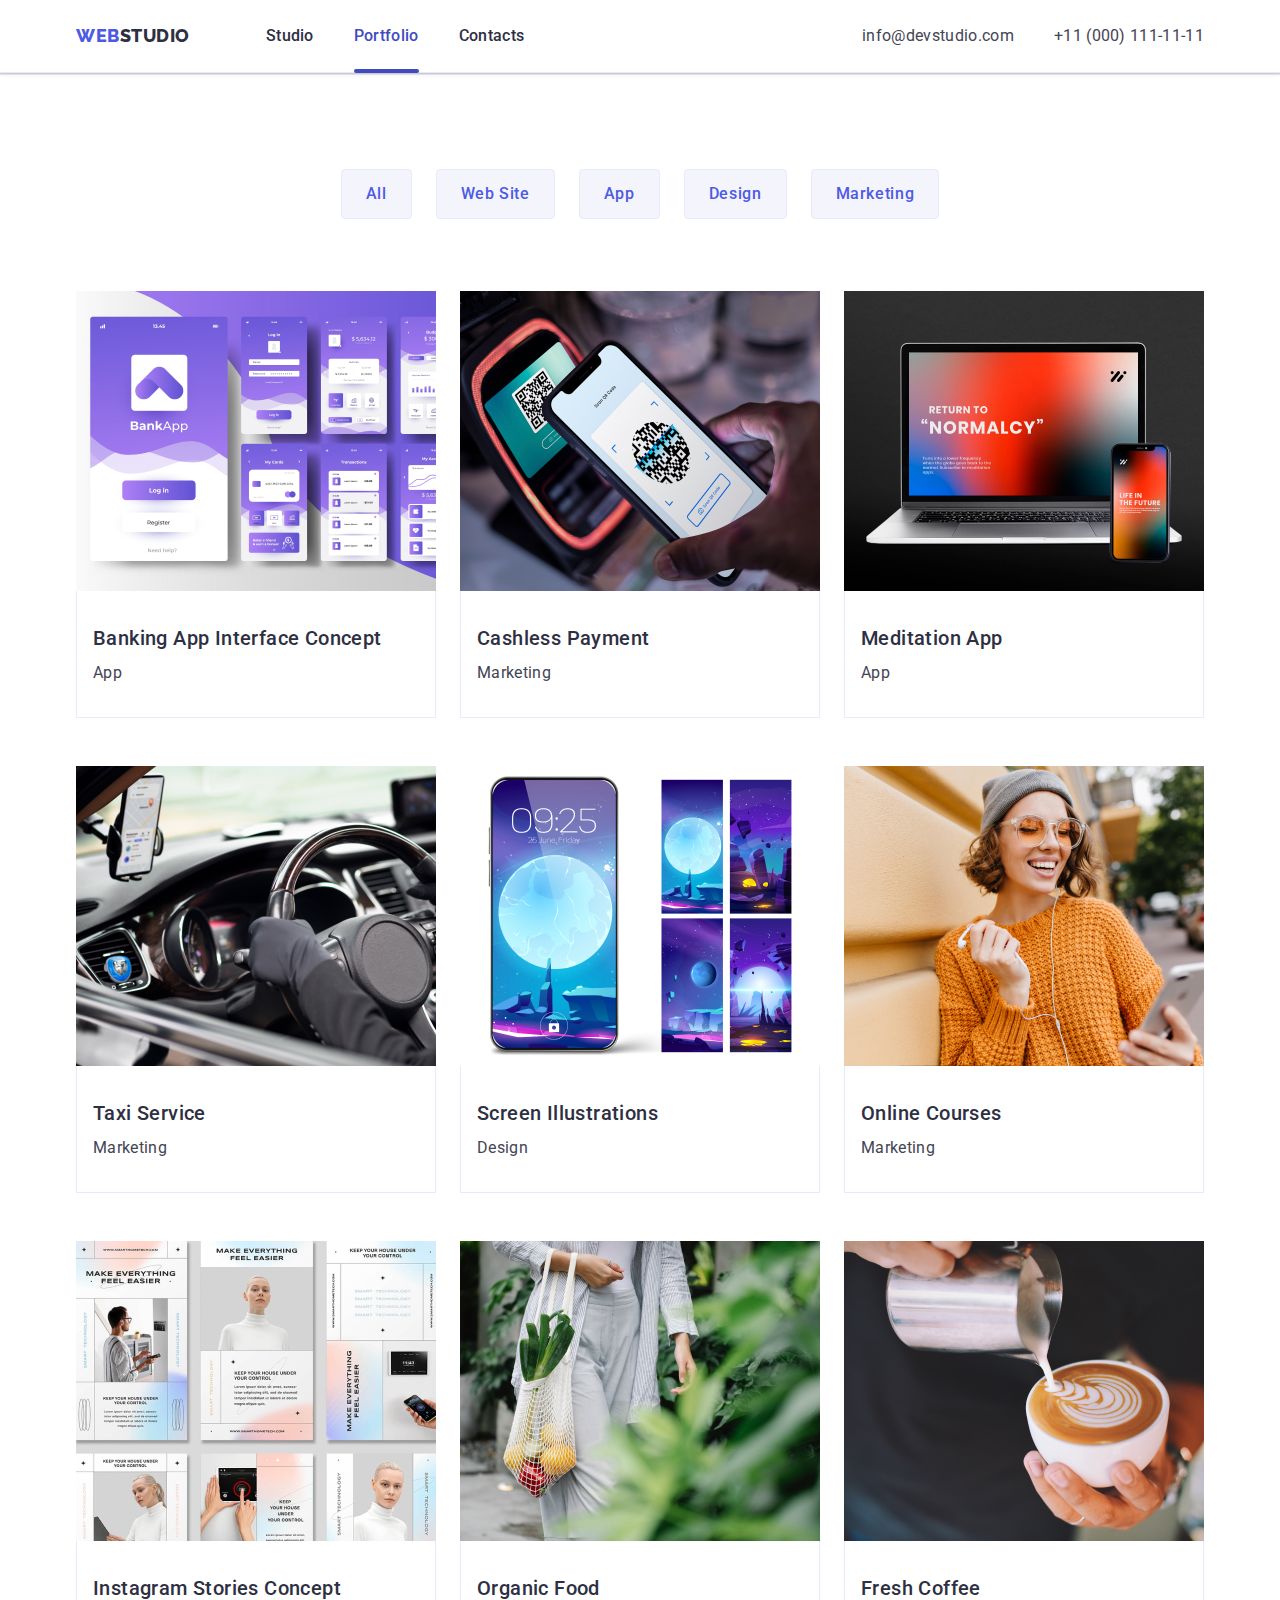
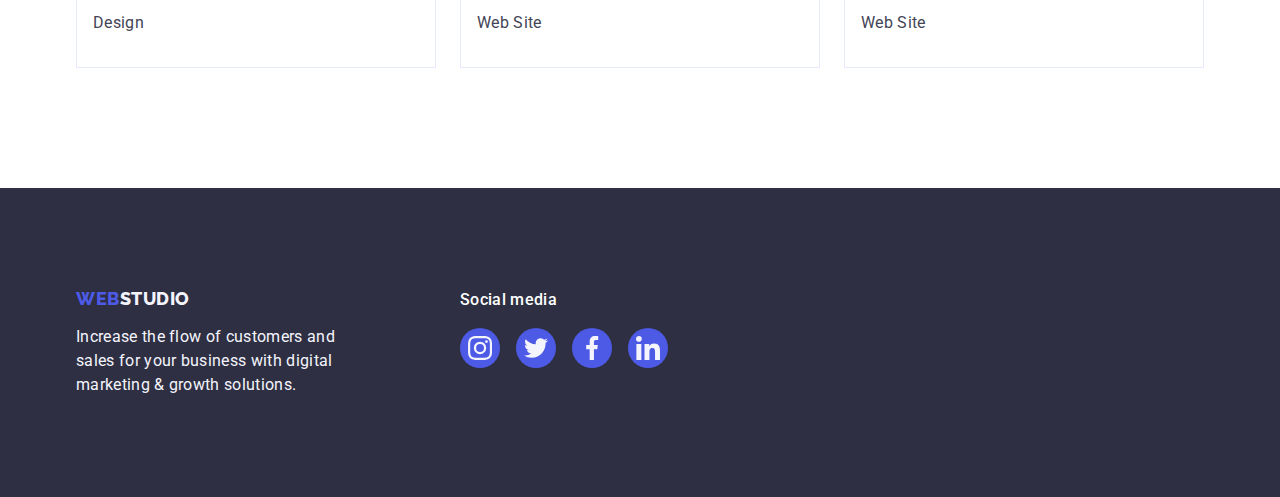
==== portfolio.html @ 7f8c6ca0 "added labels and inputs" ====
<!DOCTYPE html>
<html lang="en">
<head>
    <meta charset="UTF-8">
    <meta http-equiv="X-UA-Compatible" content="IE=edge">
    <meta name="viewport" content="width=device-width, initial-scale=1.0">
    <title>Portfolio</title>
    <link rel="stylesheet" href="https://cdn.jsdelivr.net/npm/modern-normalize@1.1.0/modern-normalize.min.css">
    <link rel="stylesheet" href="./css/styles.css">
    <link rel="preconnect" href="https://fonts.googleapis.com">
    <link rel="preconnect" href="https://fonts.gstatic.com" crossorigin>
    <link href="https://fonts.googleapis.com/css2?family=Raleway:ital,wght@0,100;0,200;0,300;0,400;0,500;0,600;0,700;0,800;0,900;1,100;1,200;1,300;1,400;1,500;1,600;1,700;1,800;1,900&family=Roboto:ital,wght@0,100;0,300;0,400;0,500;0,700;0,900;1,100;1,300;1,400;1,500;1,700;1,900&display=swap"
        rel="stylesheet">
</head>

<body style="font-family:Roboto,sans-serif; color:#434455; background-color:var(--main-color-br);">
    <header class="header-box">
        
        
        <div class="container header-li">
            <nav class="nav-li">
                <a href="./index.html" class="header-logo link">Web<span class="heder-studio">Studio</span></a>
    
                <ul class="list">
                    <li class="header-li-right"><a href="./index.html" class="header-menu link">Studio</a></li>
                    <li class="header-li-right"><a href="./portfolio.html" class="header-menu currently link">Portfolio</a></li>
                    <li class="header-li-right"><a href="" class="header-menu link">Contacts</a></li>
                </ul>
    
            </nav>
            
            <address class="header-address">
                <ul class="list address-menu">
                    <li class="header-li-right"><a href="mailto:info@devstudio.com" class="address-li link">info@devstudio.com</a></li>
                    <li class="header-li-right"><a href="tel:+110001111111" class="address-li link">+11 (000) 111-11-11</a></li>
                </ul>
                            
            </address>
        </div>
        
        
    </header>

    <main>
        
        
        <section class="portf-cont">

           <div class="container">
                <h1 class="visually-hidden">portfolio</h1>
                
                <!--Filters button-->
                <ul class="list button-box">
                    <li><button type="button" class="portf-btn">All</button></li>
                    <li><button type="button" class="portf-btn">Web Site</button></li>
                    <li><button type="button" class="portf-btn">App</button></li>
                    <li><button type="button" class="portf-btn">Design</button></li>
                    <li><button type="button" class="portf-btn">Marketing</button></li>
                </ul>            
           
                <ul class="list list-posicion">
                    <li class="li-portf" >
                        <a class="link linc-portfolio" href="" >
                            <div class="portf-img">
                                <img src="./images/portfolio/img-8.jpg" alt="Banking App Interface" width="360" height="300">
                                <div class="overlay-portfolio">
                                    <p class="hover-text-portf">14 Stylish and User-Friendly App Design Concepts · Task Manager App · Calorie Tracker App · Exotic Fruit Ecommerce App · Cloud Storage App</p> 
                                </div>
                             </div>

                            <div class="title-portf">
                                <h2 class="title-feature">Banking App Interface Concept</h2>
                                <p class="paragr-feature">App</p>
                            </div>
                        </a>  
                    </li>
                        
                     <li class="li-portf">
                        <a class="link linc-portfolio" href="">
                            
                            <div class="portf-img">
                               <img src="./images/portfolio/img-7.jpg" alt="Cashless Payment" width="360" height="300">
                               <div class="overlay-portfolio">
                                    <p class="hover-text-portf">14 Stylish and User-Friendly App Design Concepts · Task Manager App · Calorie Tracker App · Exotic Fruit Ecommerce App · Cloud Storage App</p> 
                                </div>                            
                            </div>
                            <div class="title-portf">
                                <h2 class="title-feature">Cashless Payment</h2>
                                <p class="paragr-feature">Marketing</p>
                            </div>
                        </a>    
                    </li> 
                    
                    <li class="li-portf">
                        <a class="link linc-portfolio" href="">
                            
                            <div class="portf-img">
                               <img src="./images/portfolio/img-6.jpg" alt="Meditation App" width="360" height="300">
                               <div class="overlay-portfolio">
                                    <p class="hover-text-portf">14 Stylish and User-Friendly App Design Concepts · Task Manager App · Calorie Tracker App · Exotic Fruit Ecommerce App · Cloud Storage App</p> 
                                </div>
                            </div>

                            <div class="title-portf">
                                <h2 class="title-feature">Meditation App</h2>
                                <p class="paragr-feature">App</p>
                            </div>
                        </a>
                    </li>
                    
                    <li class="li-portf">
                        <a class="link linc-portfolio" href="">
                            <div class="portf-img">
                               <img src="./images/portfolio/img-5.jpg" alt="Taxi Service" width="360" height="300">
                               <div class="overlay-portfolio">
                                    <p class="hover-text-portf">14 Stylish and User-Friendly App Design Concepts · Task Manager App · Calorie Tracker App · Exotic Fruit Ecommerce App · Cloud Storage App</p> 
                                </div>
                            </div>
                            
                            <div class="title-portf">
                                <h2 class="title-feature">Taxi Service</h2>
                                <p class="paragr-feature">Marketing</p>
                            </div>
                        </a>
                    </li>

                    <li class="li-portf">
                        <a class="link linc-portfolio" href="">
                            <div class="portf-img">
                               <img src="./images/portfolio/img-4.jpg" alt="Screen Illustrations" width="360" height="300">
                               <div class="overlay-portfolio">
                                    <p class="hover-text-portf">14 Stylish and User-Friendly App Design Concepts · Task Manager App · Calorie Tracker App · Exotic Fruit Ecommerce App · Cloud Storage App</p> 
                                </div>
                            </div>
                            
                            <div class="title-portf">
                                <h2 class="title-feature">Screen Illustrations</h2>
                                <p class="paragr-feature">Design</p>
                            </div>
                        </a>
                    </li>

                    <li class="li-portf">
                        <a class="link linc-portfolio" href="">
                            <div class="portf-img">
                               <img src="./images/portfolio/img-3.jpg" alt="Online Courses" width="360" height="300">
                               <div class="overlay-portfolio">
                                    <p class="hover-text-portf">14 Stylish and User-Friendly App Design Concepts · Task Manager App · Calorie Tracker App · Exotic Fruit Ecommerce App · Cloud Storage App</p> 
                               </div>
                            </div>
                            
                            <div class="title-portf">
                                <h2 class="title-feature">Online Courses</h2>
                                <p class="paragr-feature">Marketing</p>
                            </div>
                        </a>
                    </li>
                    
                    <li class="li-portf">
                        <a class="link linc-portfolio" href="">
                            <div class="portf-img">
                               <img src="./images/portfolio/img-2.jpg" alt="Instagram Stories Concept" width="360" height="300">
                               <div class="overlay-portfolio">
                                    <p class="hover-text-portf">14 Stylish and User-Friendly App Design Concepts · Task Manager App · Calorie Tracker App · Exotic Fruit Ecommerce App · Cloud Storage App</p> 
                                </div>
                            </div>
                            
                            <div class="title-portf">
                                <h2 class="title-feature">Instagram Stories Concept</h2>
                                <p class="paragr-feature">Design</p>
                            </div>
                        </a>
                    </li>

                    <li class="li-portf">
                        <a class="link linc-portfolio" href="">
                            <div class="portf-img">
                               <img src="./images/portfolio/img-1.jpg" alt="Organic Food" width="360" height="300">
                               <div class="overlay-portfolio">
                                    <p class="hover-text-portf">14 Stylish and User-Friendly App Design Concepts · Task Manager App · Calorie Tracker App · Exotic Fruit Ecommerce App · Cloud Storage App</p> 
                                </div>
                            </div>
                            
                            <div class="title-portf">
                                <h2 class="title-feature">Organic Food</h2>
                               <p class="paragr-feature">Web Site</p>
                            </div>
                        </a>
                    </li>

                    <li class="li-portf">
                        <a class="link linc-portfolio" href="">
                            <div class="portf-img">
                                <img src="./images/portfolio/img.jpg" alt="Fresh Coffee" width="360" height="300">
                                <div class="overlay-portfolio">
                                    <p class="hover-text-portf">14 Stylish and User-Friendly App Design Concepts · Task Manager App · Calorie Tracker App · Exotic Fruit Ecommerce App · Cloud Storage App</p> 
                                </div>
                            </div>
                            
                            <div class="title-portf">
                                <h2 class="title-feature">Fresh Coffee</h2>
                                <p class="paragr-feature">Web Site</p>
                            </div>
                        </a>
                    </li>
                </ul>
            
           </div>
            
        </section>

    </main>

    <footer class="footer-box">
        <div class="container footer-body">
            <div class="footer-content">
                <a href="./index.html" class="header-logo link">Web<span class="footer-logo">Studio</span></a>

                <p class="pargr-footer">
                    Increase the flow of customers and sales for your business with digital marketing & growth solutions.
                </p>
            </div>

            <div class="social-footer">
                <p class="footer-soc-title">Social media</p>
                
                <ul class="list social-list-footer">
                        <li class="social-item">
                            <a class="social-link-footer link" href="https://instagram.com" target="_blank" rel="noopener noreferrer" aria-label="Instagram-icon">
                                <svg class="social-icon" width="24" height="24">
                                    <use href="./images/icons.svg#icon-instagram"></use>
                                </svg>
                            </a>
                        </li>
                        <li class="social-item">
                            <a class="social-link-footer link" href="https://twitter.com" target="_blank" rel="noopener noreferrer" aria-label="Twitter-icon">
                                <svg class="social-icon" width="24" height="24">
                                    <use href="./images/icons.svg#icon-twitter"></use>
                                </svg>
                            </a>
                        </li>
                        <li class="social-item">
                            <a class="social-link-footer link" href="https://facebook.com" target="_blank" rel="noopener noreferrer" aria-label="Facebook-icon">
                                <svg class="social-icon" width="24" height="24">
                                    <use href="./images/icons.svg#icon-facebook"></use>
                                </svg>
                            </a>
                        </li>
                        <li class="social-item">
                            <a class="social-link-footer link" href="https://linkedin" target="_blank" rel="noopener noreferrer" aria-label="linkedin-icon">
                                <svg class="social-icon" width="24" height="24">
                                    <use href="./images/icons.svg#icon-linkedin"></use>
                                </svg>
                            </a>
                        </li>
                </ul>

            
    
            </div>
        </div>

    </footer>
    
</body>
</html>
---- css/styles.css ----
:root {
    --main-color-br:#FFFFFF;
    --main-color-logo: #4d5ae5;
    --header-color-logo: #2e2f42;
    --header-menu-color: #2e2f42;
    --header-color-link: #404bbf;
    --color-address: #434455;
    --footer-color-br: #2e2f42;
    --footer-color-logo:#f4f4fd;
    --title-color-section: #2e2f42;
    --main-color-section: #434455;
    --portf-btn-color: #e7e9fc;
    --icon-color: #8e8f99;   
    --icon-color-footer: #4d5ae5; 
}

h1,
h2,
h3,
h4,
h5,
h6,
p {
    margin: 0px;
}



.visually-hidden {
    position: absolute;
    width: 1px;
    height: 1px;
    margin: -1px;
    border: 0;
    padding: 0;
    white-space: nowrap;
    clip-path: inset(100%);
    clip: rect(0 0 0 0);
    overflow: hidden;
  }

  .container {
    width: 1158px;
    margin: 0 auto;
    padding-left: 15px;
    padding-right: 15px;
  }

  img {
    display: block;
  }

/** HEADER Style*/
.header-box {
    /*position: relative;
    z-index: 1;*/
    border-bottom: 1px solid #e7e9fc;
    box-shadow: 0px 2px 1px rgba(46, 47, 66, 0.08), 0px 1px 1px rgba(46, 47, 66, 0.16), 0px 1px 6px rgba(46, 47, 66, 0.08);
}

.header-li,
.nav-li {
    display: flex;
    align-items: center;
}


.header-logo {
    margin-right: 76px;
    font-family: "Raleway", sans-serif;
    font-weight: 800;
    font-size: 18px;
    line-height: 1.17;
    letter-spacing: 0.03em;
    text-transform: uppercase;
    color: var(--main-color-logo);
}

.link {
    text-decoration: none;
}

.heder-studio {
    color: var(--header-color-logo);
}

.list {
    display: flex;
    list-style: none;
    margin: 0px;
    padding: 0px;
    gap: 40px;
    
}


.header-menu {
    display: block;
    padding-top: 24px;
    padding-bottom: 24px;
    font-weight: 500;
    font-size: 16px;
    line-height: 1.5;
    letter-spacing: 0.02em;
    color: var(--header-menu-color);

    transition: color 250ms cubic-bezier(0.4, 0, 0.2, 1);
}

.header-menu:hover,
.header-menu:focus {
    color: var(--header-color-link);
}

.header-li-right {
    position: relative;
}

.currently {
    color: var(--header-color-link);
}

.currently::after,
.header-menu:hover::after,
.header-menu:focus::after  {
    content: '';
    position: absolute;
    width: 100%;
    height: 4px;
    left: 0px;
    bottom: -1px;
    z-index: 10;

    
    background-color: var(--header-color-link);
    border-radius: 2px;
}




.header-address {
    margin-left: auto;
    font-style: normal;
}

.address-menu {

}

.address-li {
    display: block;
    padding-top: 24px;
    padding-bottom: 24px;
    font-size: 16px;
    line-height: 1.5;
    letter-spacing: 0.02em;
    color: var(--color-address);

    transition: color 250ms cubic-bezier(0.4, 0, 0.2, 1);
}

.address-li:hover,
.address-li:focus {
    color: var(--header-color-link);
}
/*-------------------------------------------------------*/

/*MAIN WEBSTUDIO*/

/*Section HERO*/
.hero-bgr {
    padding-top: 188px;
    padding-bottom: 188px;
    margin: 0 auto;

    background-image: linear-gradient(rgba(46, 47, 66, 0.7), rgba(46, 47, 66, 0.7)), url(../images/people-office.jpg);
    max-width: 1440px;
    background-repeat: no-repeat;
    background-position: center;
    background-size: cover;
}


.hero-text {
    margin:0 auto;
    margin-bottom: 48px;
    max-width: 496px;

    font-size: 56px;
    line-height: 1.07;
    text-align: center;
    letter-spacing: 0.02em;
    color: #FFFFFF;
}

.hero-btn {
    margin: 0 auto;
    display: block;
    padding-top: 16px;
    padding-right: 32px;
    padding-bottom: 16px;
    min-width: 169px;

    box-shadow: 0px 4px 4px rgba(0, 0, 0, 0.15);
    border-radius: 4px;
    border: 0px;
    padding-left: 32px;

    background-color: var(--main-color-logo);
    font-family: "Roboto", sans-serif;
    font-weight: 500;
    font-size: 16px;
    line-height: 1.5;
    letter-spacing: 0.04em;
    color: #FFFFFF;
    cursor: pointer;

    transition: background-color 250ms cubic-bezier(0.4, 0, 0.2, 1);
}

.hero-btn:hover,
.hero-btn:focus {
    background-color: #404BBF;
}

/*section 1*/

.second-container {
    padding-top: 120px;
    padding-bottom: 120px;
}

.second-li {
    gap: 24px;
}



.feature-li {
    width: calc((100% - 72px) / 4); 
}


.icon-li {
    display: flex;
    justify-content: center;
    align-items: center;
    height: 112px;
    background-color: #f4f4fd; 
    border-radius: 4px;
    margin-bottom: 8px;
}

.title-feature {
    margin-bottom: 8px;
    font-weight: 500;
    font-size: 20px;
    line-height: 1.5;
    letter-spacing: 0.02em;   
     color: var(--title-color-section);
}


.paragr-feature {
    font-size: 16px;
    line-height: 1.5;
    letter-spacing: 0.02em;
     color: var(--main-color-section);
}

/*section2-3*/

.third-container {
    padding-bottom: 120px;
}

.title-section {
    margin-bottom: 72px;
    font-size: 36px;
    line-height: 1.11;
    text-align: center;
    letter-spacing: 0.02em;
    text-transform: capitalize;  
    color: var(--title-color-section);
}
 .third-li {
    width: calc((100% - 48px) / 3);
 }



/*section3*/

.body-last-section {
    padding: 120px 0;
    background-color: #F4F4FD;

}

.bgr-list {
    background-color: #FFFFFF;
    width: calc((100% - 72px) / 4); 
    box-shadow: 0px 1px 6px rgba(46, 47, 66, 0.08), 0px 1px 1px rgba(46, 47, 66, 0.16), 0px 2px 1px rgba(46, 47, 66, 0.08);
    border-radius: 0px 0px 4px 4px;

}

.img-team {
    padding: 32px 0;
}

.team-name {
    padding: 32px 0px;
    border-radius: 0px 0px 4px 4px;
}

.title-team {
    margin-bottom: 8px;

    text-align: center;
    font-weight: 500;
    font-size: 20px;
    line-height: 1.5;
    letter-spacing: 0.02em;   
    color: var(--title-color-section);
}


.paragr-team {
    text-align: center;
    font-size: 16px;
    line-height: 1.5;
    letter-spacing: 0.02em;
    color: var(--main-color-section); 
    margin-bottom: 8px;
}


.social-list{
    justify-content: center;
    gap: 24px;
}

.social-link {
    display: flex;
    justify-content: center;
    align-items: center;
    width: 40px;
    height: 40px;

    background-color: var(--icon-color-footer);
    border-radius: 50%;

    transition: background-color 250ms cubic-bezier(0.4, 0, 0.2, 1);
}

.social-link:hover,
.social-link:focus {
    background-color: #404bbf;
}

.social-icon {
    fill: var(--footer-color-logo);
}



/* section company*/

.title-comp {
    line-height: 1.1;
}

.comp-link {
    gap: 24px;

}

.comp-link > .link {
    width: calc((100% - 120px) / 6);
    height: 88px;
}
.comp-list {
    display: flex;
    justify-content: center;
    align-items: center;
    width: 100%;
    height: 100%;
    color: var(--icon-color);

    border: 1px solid #8E8F99;
    border-radius: 4px;

    transition: border-color 250ms cubic-bezier(0.4, 0, 0.2, 1), color 250ms cubic-bezier(0.4, 0, 0.2, 1);
}

.comp-list:hover,
.comp-list:focus {
    border-color: #404bbf; 
    color: #404bbf; 
}

.logo-icon {
    fill: currentColor;
}





/*-----------------------------------------------------------*/

/*MAIN PORTFOLIO*/
.portf-cont {
    padding-top: 96px;
    padding-bottom: 120px;  
}

.button-box {
    justify-content: center;
    margin-bottom: 72px;
    gap: 24px;
}

.portf-btn {
    padding: 12px 24px ;
    border-radius: 4px;
    border: 1px solid var(--portf-btn-color);
    font-family: "Roboto", sans-serif;
    font-weight: 500;
    font-size: 16px;
    line-height: 1.5;
    letter-spacing: 0.04em;
    color: var(--main-color-logo);
    background-color: var(--footer-color-logo);
    cursor: pointer;

    transition: color 250ms cubic-bezier(0.4, 0, 0.2, 1), background-color 250ms cubic-bezier(0.4, 0, 0.2, 1), border 250ms cubic-bezier(0.4, 0, 0.2, 1), box-shadow 250ms cubic-bezier(0.4, 0, 0.2, 1);
  
}

.li-portf {
    width: calc((100% - 48px) / 3);

    background: #FFFFFF;
}



.portf-btn:hover,
.portf-btn:focus {
    color: #FFFFFF;
    background-color: #404BBF;
    border: 1px solid transparent; 
    box-shadow: 0px 3px 1px rgba(0, 0, 0, 0.1), 0px 2px 1px rgba(0, 0, 0, 0.08), 0px 2px 2px rgba(0, 0, 0, 0.12);
}

.list-posicion {
    flex-wrap: wrap;
    column-gap: 24px;
    row-gap: 48px;

}

.linc-portfolio {
    display: block;

    transition: box-shadow 250ms cubic-bezier(0.4, 0, 0.2, 1);
    
}

.portf-img {
    position: relative;

    overflow: hidden;
}

.overlay-portfolio {
    position: absolute;
    top: 0;
    left: 0;
    width: 100%;
    height: 100%;

    padding: 40px 32px;

    background-color: #4D5AE5;

    transform: translateY(100%);
    transition: transform 250ms cubic-bezier(0.4, 0, 0.2, 1);
}

.linc-portfolio:hover .overlay-portfolio {
    transform: translateY(0);
}


.hover-text-portf {
    font-weight: 400;
    font-size: 16px;
    line-height: 1.5;
    letter-spacing: 0.02em;
    color: var(--footer-color-logo);
}



.linc-portfolio:hover,
.linc-portfolio:focus {
    box-shadow:  0px 1px 6px rgba(46, 47, 66, 0.08), 0px 1px 1px rgba(46, 47, 66, 0.16), 0px 2px 1px rgba(46, 47, 66, 0.08); 
}

.title-portf {
    padding: 32px 16px;
    border: 1px solid #e7e9fc;
    border-top: none;
}


/*---------------------------------------------------------*/
/*FOOTER*/
.footer-box {
    padding: 100px 0;
    background-color: var(--footer-color-br); 
}

.footer-body {
    display: flex;
    align-items: baseline;
    gap: 120px;
    
}

.footer-content {

}

.footer-content > .header-logo {
    display: inline-block;
    margin-bottom: 16px;
}

.footer-logo {
    margin-bottom: 16px;
    color: var(--footer-color-logo);
}

.pargr-footer {
    max-width: 264px;
    font-family: 'Roboto';
    font-style: normal;
    font-weight: 400;
    line-height: 1.5;
    letter-spacing: 0.02em;
    color: var(--footer-color-logo);
}

.social-footer {
    display: block;
}

.footer-soc-title {
margin-bottom: 16px;
font-family: 'Roboto';
font-style: normal;
font-weight: 500;
line-height: 1.5;
letter-spacing: 0.02em;
color: #FFFFFF;
}

.social-list-footer {
    justify-content: center;
    gap: 16px;   
}

.social-item {
    width: 40px;
    height: 40px;
}

.social-link-footer {
    display: flex;
    justify-content: center;
    align-items: center;
    width: 100%;
    height: 100%;
    background-color: var(--main-color-logo);
    border-radius: 50%;

    transition: background-color 250ms cubic-bezier(0.4, 0, 0.2, 1);
}

.social-link-footer:hover,
.social-link-footer:focus {
    background-color: #31d0aa;
}

/*Modal styles*/
.bacdrop {
    
    position: fixed;
    top: 0;
    left: 0;
    width: 100%;
    height: 100%;
    background-color: rgba(46, 47, 66, 0.4);

    opacity: 1;
    transition: opacity 250ms cubic-bezier(0.4, 0, 0.2, 1);


}

.bacdrop.is-hidden {
    opacity: 0;
    pointer-events: none;
}

.modal-window {
    position: absolute;
    top: 50%;
    left: 50%;
    transform: translate(-50%, -50%) scale(1);
    min-width: 408px;
    min-height: 576px;

    padding: 24px;
    padding-top: 72px;
    
    
    
    background: #FCFCFC;
    box-shadow: 0px 1px 1px rgba(0, 0, 0, 0.14), 0px 1px 3px rgba(0, 0, 0, 0.12), 0px 2px 1px rgba(0, 0, 0, 0.2);
    border-radius: 4px;

    transition: transform 250ms cubic-bezier(0.4, 0, 0.2, 1);
}
.modal-button {
    position: absolute;
    top: 24px;
    right: 24px;
 

    display: flex;
    justify-content: center;
    align-items: center;

    width: 24px;
    height: 24px;
    background-color: #E7E9FC;
    border: 1px solid rgba(0, 0, 0, 0.1);
    border-radius: 50%;
    cursor: pointer;
}

.close-window-icon {
    fill: #2E2F42;
}

.modal-button:active {

    background-color: #404BBF;
    border: #404BBF;
    border-radius: 50%;

}

.modal-button:active .close-window-icon {
    fill:#FFFFFF;  
}

.modal-window-title {
    margin-left: auto;
    margin-bottom: 16px;
    margin-right: auto;

}

.modal-window-label {
    display: block;
    margin-bottom: 8px;
}

.label-title {
    display: block;
    margin-bottom: 4px;
}

/*----------------FOOTER-FORM STYLE-----------------*/
.form_footer {
    display: flex;
    gap: 24px;
}

.form-footer-label {

}

.form-footer-title {
    margin-bottom: 16px;

    font-weight: 500;
    font-size: 16px;
    line-height: 1.5;
    letter-spacing: 0.02em;
    color: #FFFFFF;
}

.button-subscr-footer {
    display: flex;
   
    flex-direction: row;
    justify-content: center;
    align-items: center;
    padding: 8px 24px;
    gap: 16px;

    background-color: #4D5AE5;
    border-radius: 4px;

    cursor: pointer;
}

.button-subscr-footer>.form-footer-title {
    margin-bottom: 0;
}
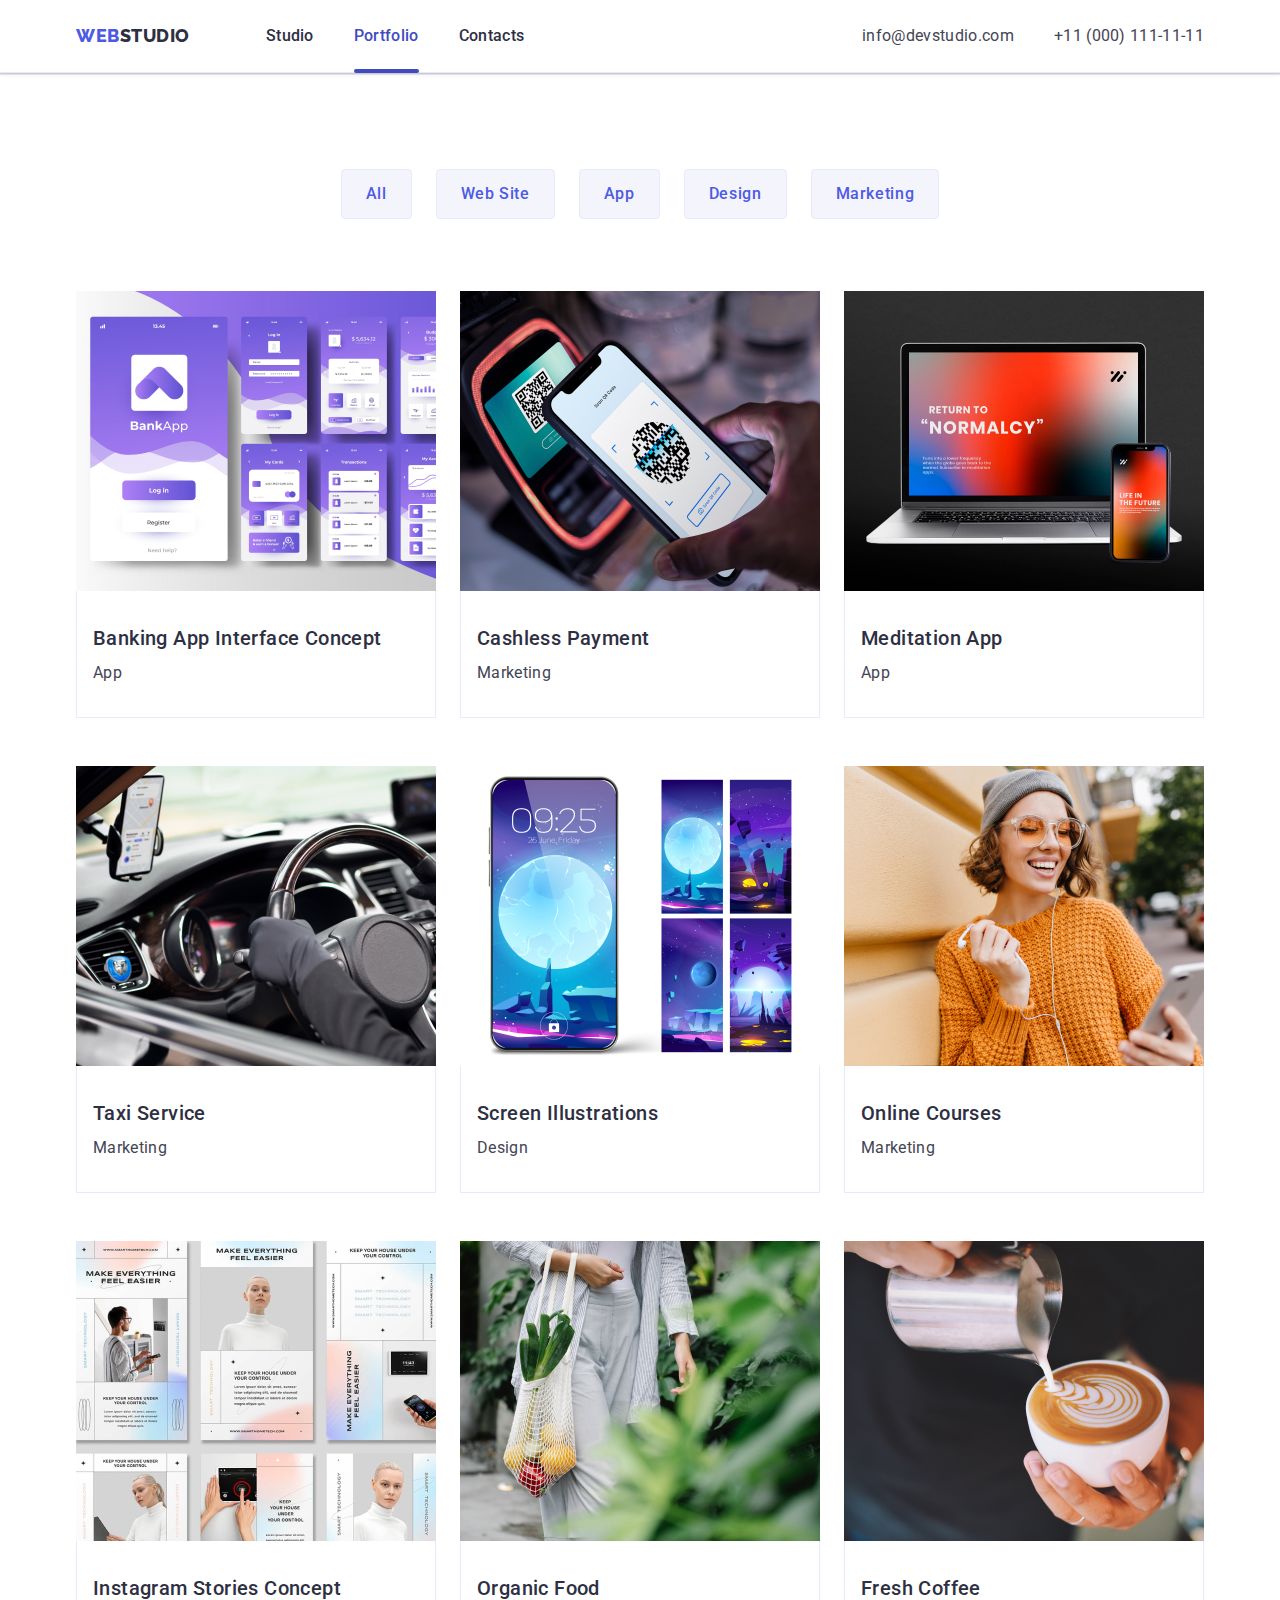
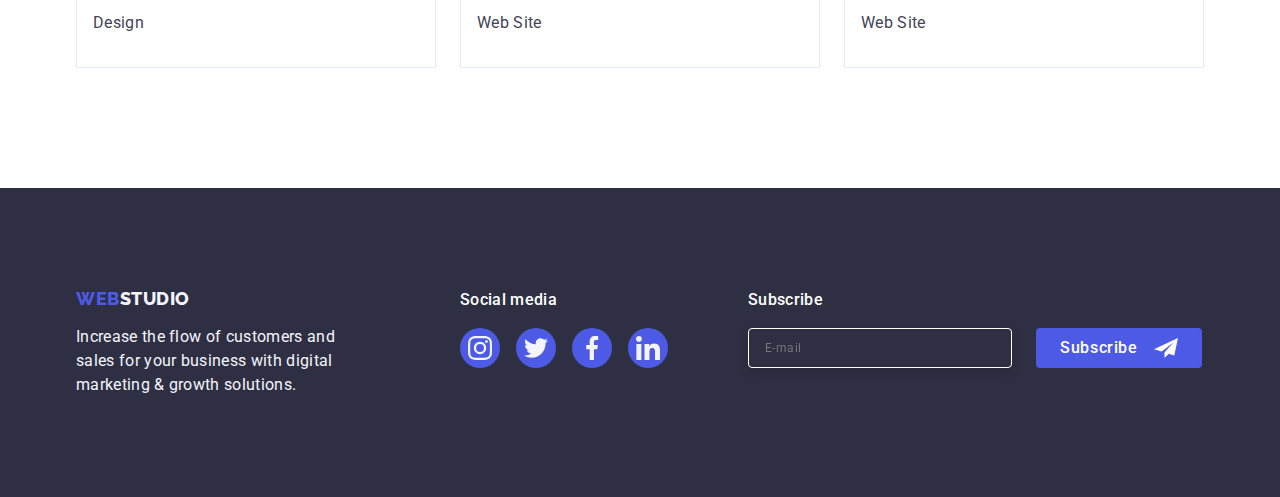
==== commit c506822c: "added styles to modal window" ====
--- a/portfolio.html
+++ b/portfolio.html
@@ -253,11 +253,31 @@
                                 </svg>
                             </a>
                         </li>
-                </ul>
-
-            
+                </ul>         
     
             </div>
+
+            <form class="form_footer" name="form-footer" novalidate>
+                <div class="form-footer-box">
+                    <label class="footer-modal-label" name="footer-modal-label">
+                        <span class="form-footer-title">Subscribe</span>
+                        <input class="footer-input" type="email" name="footer-email" placeholder="E-mail"/>
+                    </label>
+                </div>
+
+                <div class="footer-btn-box">
+                    <button class="button-footer" type="submit">
+                        <span class="button-subscr-footer">
+                            Subscribe
+                            <svg class="modal-icon-footer" width="24" height="24">
+                                <use href="./images/icons.svg#icon-icon-btn"></use>
+                            </svg>
+                        </span> 
+                    </button>
+                </div>
+                
+
+            </form>
         </div>
 
     </footer>
--- a/css/styles.css
+++ b/css/styles.css
@@ -209,7 +209,7 @@
     padding-left: 32px;
 
     background-color: var(--main-color-logo);
-    font-family: "Roboto", sans-serif;
+    
     font-weight: 500;
     font-size: 16px;
     line-height: 1.5;
@@ -529,11 +529,11 @@
 .footer-body {
     display: flex;
     align-items: baseline;
-    gap: 120px;
     
 }
 
 .footer-content {
+    margin-right: 120px;
 
 }
 
@@ -559,6 +559,7 @@
 
 .social-footer {
     display: block;
+    margin-right: 80px;
 }
 
 .footer-soc-title {
@@ -598,6 +599,104 @@
     background-color: #31d0aa;
 }
 
+/*----------------FOOTER-FORM STYLE-----------------*/
+.form_footer {
+    display: flex;
+    gap: 24px;
+}
+
+.form-footer-label {
+
+}
+
+.form-footer-title {
+    display: block;
+    margin-bottom: 16px;
+
+    font-weight: 500;
+    font-size: 16px;
+    line-height: 1.5;
+    letter-spacing: 0.02em;
+    color: #FFFFFF;
+}
+
+.footer-input {
+    display: flex;
+    width: 264px;
+    height: 40px;
+    padding: 8px 16px;
+
+    background-color: var(--footer-color-br);
+    border: 1px solid #FFFFFF;
+    filter: drop-shadow(0px 4px 4px rgba(0, 0, 0, 0.15));
+    border-radius: 4px;
+
+    font-weight: 400;
+    font-size: 12px;
+    line-height: 2;
+    letter-spacing: 0.04em;
+    color: var(--main-color-br);
+
+    transition: transform 250ms cubic-bezier(0.4, 0, 0.2, 1);
+
+}
+
+.footer-input:focus-visible {
+   outline-style: none;
+   border: 1px solid #4D5AE5;
+}
+
+.footer-btn-box {
+    margin-top: auto;
+}
+
+.button-footer {
+    padding: 8px 24px;
+    margin-bottom: auto;
+    background-color: #4D5AE5;
+    border: 0;
+    border-radius: 4px;
+    color: var(--main-color-br);
+    cursor: pointer;
+
+    transition: background-color 250ms cubic-bezier(0.4, 0, 0.2, 1);
+}
+
+
+
+
+.button-footer:hover,
+.button-footer:focus {
+    background-color: #404BBF;
+}
+
+.button-subscr-footer {
+    display: inline-flex;
+   
+    flex-direction: row;
+    justify-content: center;
+    align-items: center;
+    
+    gap: 16px;
+
+    
+
+    font-weight: 500;
+    font-size: 16px;
+    line-height: 1.5;
+    letter-spacing: 0.04em;
+
+    
+}
+
+.modal-icon-footer {
+    fill: var(--main-color-br);
+}
+
+.button-subscr-footer>.form-footer-title {
+    margin-bottom: 0;
+}
+
 /*Modal styles*/
 .bacdrop {
     
@@ -606,7 +705,9 @@
     left: 0;
     width: 100%;
     height: 100%;
+    z-index: 20;
     background-color: rgba(46, 47, 66, 0.4);
+
 
     opacity: 1;
     transition: opacity 250ms cubic-bezier(0.4, 0, 0.2, 1);
@@ -626,12 +727,11 @@
     transform: translate(-50%, -50%) scale(1);
     min-width: 408px;
     min-height: 576px;
+    z-index: 30;
 
     padding: 24px;
     padding-top: 72px;
-    
-    
-    
+        
     background: #FCFCFC;
     box-shadow: 0px 1px 1px rgba(0, 0, 0, 0.14), 0px 1px 3px rgba(0, 0, 0, 0.12), 0px 2px 1px rgba(0, 0, 0, 0.2);
     border-radius: 4px;
@@ -673,60 +773,145 @@
 }
 
 .modal-window-title {
-    margin-left: auto;
+    display: flex;
+    justify-content: center;
+    text-align: center;
     margin-bottom: 16px;
-    margin-right: auto;
+    
+    font-weight: 500;
+    font-size: 16px;
+    line-height: 1.5;
+    letter-spacing: 0.02em;
+    color: #2E2F42;
+
 
 }
 
 .modal-window-label {
     display: block;
-    margin-bottom: 8px;
+    margin-bottom: 8px; 
+
 }
 
 .label-title {
     display: block;
     margin-bottom: 4px;
-}
-
-/*----------------FOOTER-FORM STYLE-----------------*/
-.form_footer {
-    display: flex;
-    gap: 24px;
-}
-
-.form-footer-label {
-
-}
-
-.form-footer-title {
+
+    font-weight: 400;
+    font-size: 12px;
+    line-height: 14px;
+
+
+    letter-spacing: 0.04em;
+    color: #8E8F99;
+}
+
+.input-modal-window {
+    display: inline;
+    padding: 11px 38px;
+    width: 100%;
+    min-height: 40px;
+
+    font-weight: 400;
+    font-size: 12px;
+    line-height: 14px;
+    letter-spacing: 0.04em;
+    color: rgba(46, 47, 66, 0.4);
+
+    border: 1px solid rgba(46, 47, 66, 0.4);
+    border-radius: 4px;
+    transition: transform 250ms cubic-bezier(0.4, 0, 0.2, 1);
+}
+
+.input-modal-window:active,
+.input-modal-window:focus-visible {
+    outline-style: none;
+    border: 1px solid #4D5AE5; 
+}
+
+.modal-window-icon {
+    pointer-events: none;
+}
+
+.input-modal-window:focus-visible + .modal-window-icon,
+.modal-window-icon:active {
+    fill: var(--main-color-logo);
+
+}
+
+.modal-input-box {
+    position: relative;
+}
+
+.modal-window-icon {
+    position: absolute;
+    top: 50%;
+    left: 16px;
+    transform: translateY(-50%);
+
+}
+
+.modal-coment {
+    display: block;
+    width: 100%;
+    min-height: 120px;
+    padding: 8px 16px;
+    border: 1px solid rgba(46, 47, 66, 0.4);
     margin-bottom: 16px;
-
-    font-weight: 500;
-    font-size: 16px;
-    line-height: 1.5;
-    letter-spacing: 0.02em;
-    color: #FFFFFF;
-}
-
-.button-subscr-footer {
-    display: flex;
-   
-    flex-direction: row;
-    justify-content: center;
+    border-radius: 4px; 
+    
+    font-weight: 400;
+    font-size: 12px;
+    line-height: 14px;
+    letter-spacing: 0.04em;
+    color: rgba(46, 47, 66, 0.4);
+
+    transition: transform 250ms cubic-bezier(0.4, 0, 0.2, 1);
+}
+
+.modal-coment:active,
+.modal-coment:focus-visible {
+    outline-style: none;
+    border: 1px solid #4D5AE5; 
+}
+
+.modal-chekbox {
+    display: flex;
     align-items: center;
-    padding: 8px 24px;
-    gap: 16px;
-
-    background-color: #4D5AE5;
-    border-radius: 4px;
+    margin-bottom: 24px;
+}
+
+.modal-chekbox-input {
+    appearance: none;
+    width: 16px;
+    height: 16px;
+    margin-right: 8px;
+
+    border: 1px solid rgba(46, 47, 66, 0.4);
+    border-radius: 2px;
+
+    background-image: url("data:image/svg+xml,%3Csvg width='10' height='8' viewBox='0 0 10 8' fill='none' xmlns='http://www.w3.org/2000/svg'%3E%3Cpath d='M8.44558 0.255056C8.61838 0.089653 8.84834 -0.00178848 9.08693 2.65108e-05C9.32551 0.0018415 9.55407 0.0967713 9.72436 0.264784C9.89466 0.432797 9.99337 0.660752 9.99968 0.900549C10.006 1.14034 9.91939 1.37323 9.75816 1.55005L4.86357 7.70436C4.7794 7.79551 4.67782 7.86865 4.5649 7.91942C4.45198 7.97018 4.33003 7.99754 4.20636 7.99984C4.08268 8.00214 3.95981 7.97935 3.8451 7.93282C3.73038 7.88629 3.62618 7.81698 3.53872 7.72903L0.292827 4.46564C0.202435 4.38096 0.129933 4.27884 0.0796475 4.16537C0.0293621 4.05191 0.00232279 3.92942 0.000143182 3.80522C-0.00203643 3.68102 0.0206883 3.55765 0.0669613 3.44248C0.113234 3.3273 0.182108 3.22267 0.269473 3.13483C0.356838 3.047 0.460905 2.97775 0.575465 2.93123C0.690026 2.88471 0.812734 2.86186 0.936267 2.86405C1.0598 2.86624 1.18163 2.89343 1.29449 2.94398C1.40734 2.99454 1.50892 3.06743 1.59315 3.15831L4.16189 5.73967L8.42227 0.28219C8.42994 0.272694 8.43813 0.263635 8.4468 0.255056H8.44558Z' fill='%23F4F4FD'/%3E%3C/svg%3E");
+    background-position: center;
+    background-repeat: no-repeat;
+    background-size: 0;
 
     cursor: pointer;
-}
-
-.button-subscr-footer>.form-footer-title {
-    margin-bottom: 0;
-}
+
+    transition: transform 250ms cubic-bezier(0.4, 0, 0.2, 1);
+}
+
+.modal-chekbox-input:checked {
+    background-color:var(--header-color-link);
+    border-color: var(--header-color-link);
+    background-size: 10px;
+}
+
+
+.modal-chekbox-input+.label-title {
+    margin: 0;
+    letter-spacing: 0.04em;
+}
+
 
 
 
